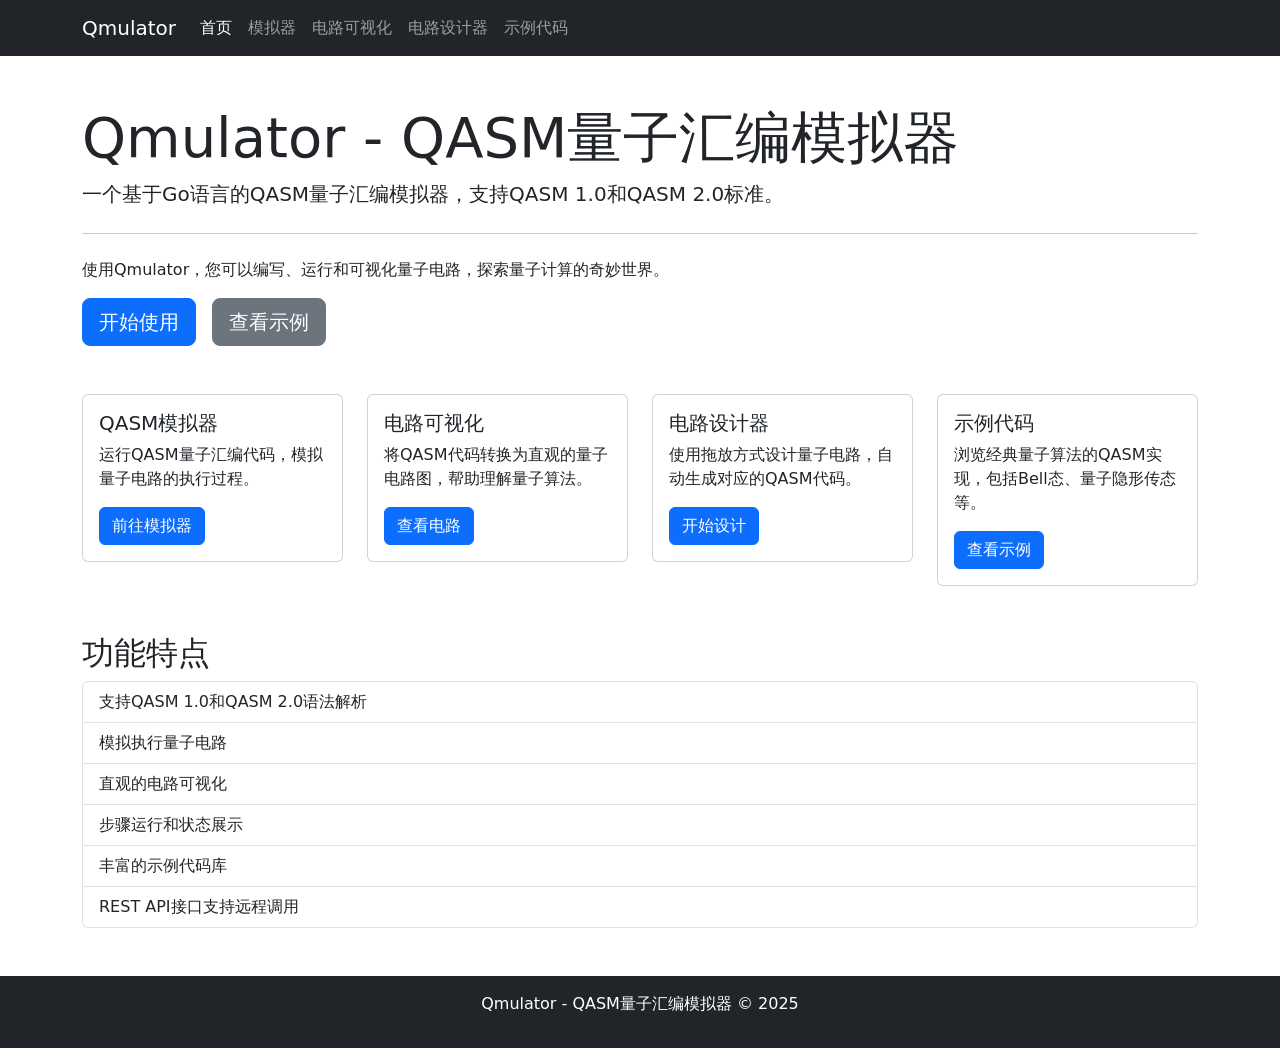
==== web/templates/index.html @ 994e3741 "add" ====
<!DOCTYPE html>
<html lang="zh-CN">
<head>
    <meta charset="UTF-8">
    <meta name="viewport" content="width=device-width, initial-scale=1.0">
    <title>{{ .title }}</title>
    <link rel="stylesheet" href="/assets/css/style.css">
    <link href="https://cdn.jsdelivr.net/npm/bootstrap@5.1.3/dist/css/bootstrap.min.css" rel="stylesheet">
</head>
<body>
    <nav class="navbar navbar-expand-lg navbar-dark bg-dark">
        <div class="container">
            <a class="navbar-brand" href="/ui">Qmulator</a>
            <button class="navbar-toggler" type="button" data-bs-toggle="collapse" data-bs-target="#navbarNav">
                <span class="navbar-toggler-icon"></span>
            </button>
            <div class="collapse navbar-collapse" id="navbarNav">
                <ul class="navbar-nav">
                    <li class="nav-item">
                        <a class="nav-link active" href="/ui">首页</a>
                    </li>
                    <li class="nav-item">
                        <a class="nav-link" href="/ui/simulator">模拟器</a>
                    </li>
                    <li class="nav-item">
                        <a class="nav-link" href="/ui/circuit">电路可视化</a>
                    </li>
                    <li class="nav-item">
                        <a class="nav-link" href="/ui/circuit_designer">电路设计器</a>
                    </li>
                    <li class="nav-item">
                        <a class="nav-link" href="/ui/examples">示例代码</a>
                    </li>
                </ul>
            </div>
        </div>
    </nav>

    <div class="container mt-5">
        <div class="jumbotron">
            <h1 class="display-4">Qmulator - QASM量子汇编模拟器</h1>
            <p class="lead">一个基于Go语言的QASM量子汇编模拟器，支持QASM 1.0和QASM 2.0标准。</p>
            <hr class="my-4">
            <p>使用Qmulator，您可以编写、运行和可视化量子电路，探索量子计算的奇妙世界。</p>
            <div class="d-flex">
                <a class="btn btn-primary btn-lg me-3" href="/ui/simulator" role="button">开始使用</a>
                <a class="btn btn-secondary btn-lg" href="/ui/examples" role="button">查看示例</a>
            </div>
        </div>

        <div class="row mt-5">
            <div class="col-md-3">
                <div class="card">
                    <div class="card-body">
                        <h5 class="card-title">QASM模拟器</h5>
                        <p class="card-text">运行QASM量子汇编代码，模拟量子电路的执行过程。</p>
                        <a href="/ui/simulator" class="btn btn-primary">前往模拟器</a>
                    </div>
                </div>
            </div>
            <div class="col-md-3">
                <div class="card">
                    <div class="card-body">
                        <h5 class="card-title">电路可视化</h5>
                        <p class="card-text">将QASM代码转换为直观的量子电路图，帮助理解量子算法。</p>
                        <a href="/ui/circuit" class="btn btn-primary">查看电路</a>
                    </div>
                </div>
            </div>
            <div class="col-md-3">
                <div class="card">
                    <div class="card-body">
                        <h5 class="card-title">电路设计器</h5>
                        <p class="card-text">使用拖放方式设计量子电路，自动生成对应的QASM代码。</p>
                        <a href="/ui/circuit_designer" class="btn btn-primary">开始设计</a>
                    </div>
                </div>
            </div>
            <div class="col-md-3">
                <div class="card">
                    <div class="card-body">
                        <h5 class="card-title">示例代码</h5>
                        <p class="card-text">浏览经典量子算法的QASM实现，包括Bell态、量子隐形传态等。</p>
                        <a href="/ui/examples" class="btn btn-primary">查看示例</a>
                    </div>
                </div>
            </div>
        </div>

        <div class="mt-5">
            <h2>功能特点</h2>
            <ul class="list-group">
                <li class="list-group-item">支持QASM 1.0和QASM 2.0语法解析</li>
                <li class="list-group-item">模拟执行量子电路</li>
                <li class="list-group-item">直观的电路可视化</li>
                <li class="list-group-item">步骤运行和状态展示</li>
                <li class="list-group-item">丰富的示例代码库</li>
                <li class="list-group-item">REST API接口支持远程调用</li>
            </ul>
        </div>
    </div>

    <footer class="bg-dark text-white mt-5 py-3">
        <div class="container text-center">
            <p>Qmulator - QASM量子汇编模拟器 &copy; 2025</p>
        </div>
    </footer>

    <script src="https://cdn.jsdelivr.net/npm/bootstrap@5.1.3/dist/js/bootstrap.bundle.min.js"></script>
    <script src="/assets/js/main.js"></script>
</body>
</html>
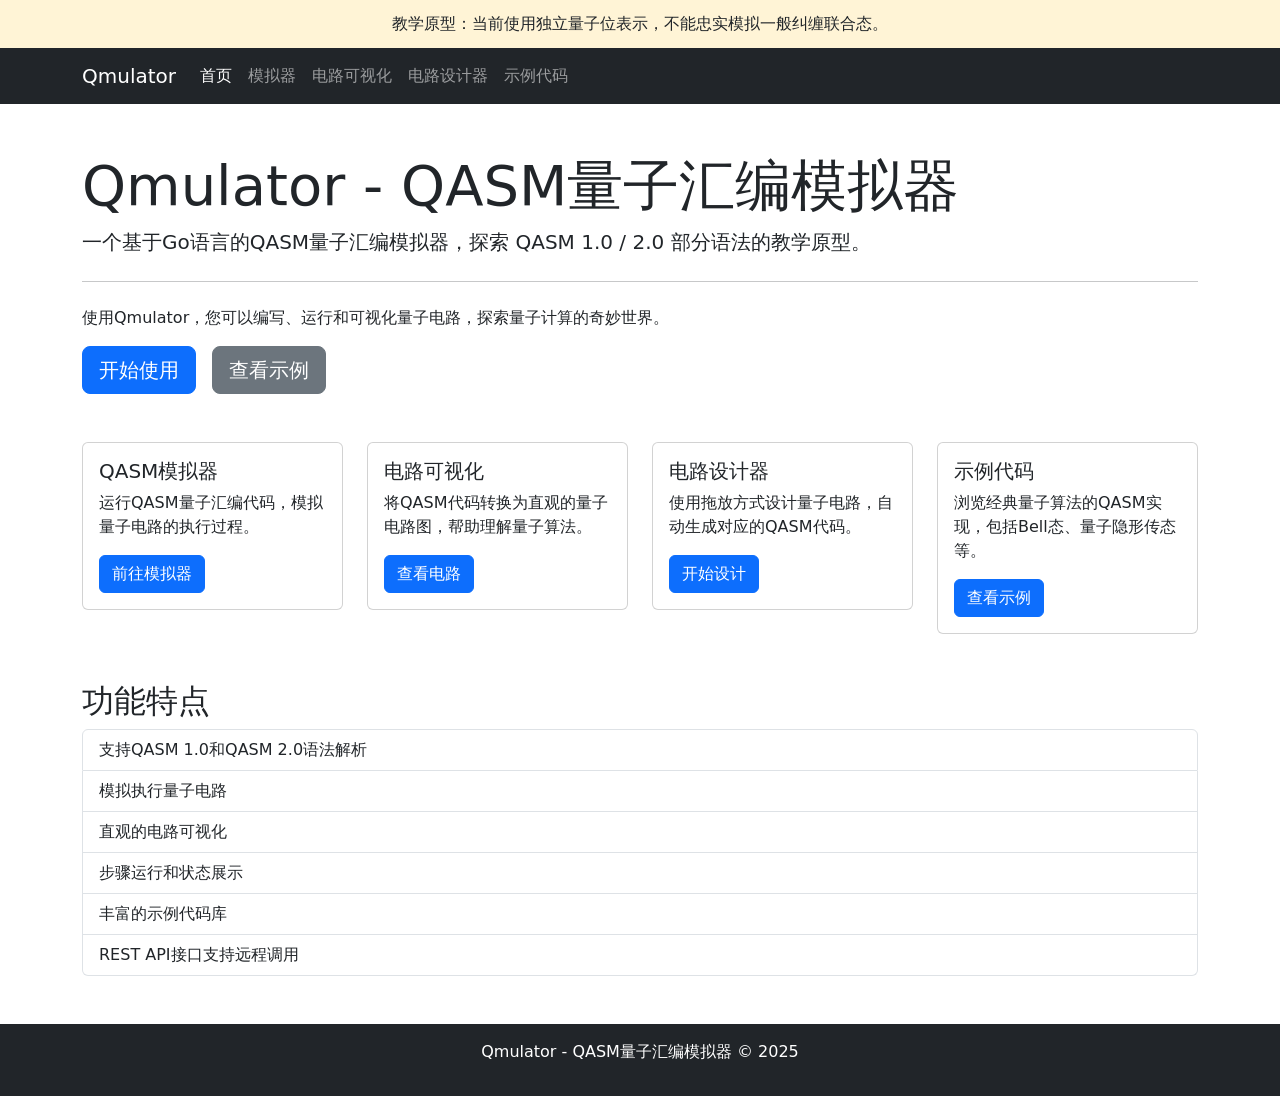
==== commit b687d31f: "release: prepare licensed bilingual documentation and fix launch blockers" ====
--- a/web/templates/index.html
+++ b/web/templates/index.html
@@ -8,6 +8,7 @@
     <link href="https://cdn.jsdelivr.net/npm/bootstrap@5.1.3/dist/css/bootstrap.min.css" rel="stylesheet">
 </head>
 <body>
+<div style="padding:12px;background:#fff4d6;text-align:center">教学原型：当前使用独立量子位表示，不能忠实模拟一般纠缠联合态。</div>
     <nav class="navbar navbar-expand-lg navbar-dark bg-dark">
         <div class="container">
             <a class="navbar-brand" href="/ui">Qmulator</a>
@@ -39,7 +40,7 @@
     <div class="container mt-5">
         <div class="jumbotron">
             <h1 class="display-4">Qmulator - QASM量子汇编模拟器</h1>
-            <p class="lead">一个基于Go语言的QASM量子汇编模拟器，支持QASM 1.0和QASM 2.0标准。</p>
+            <p class="lead">一个基于Go语言的QASM量子汇编模拟器，探索 QASM 1.0 / 2.0 部分语法的教学原型。</p>
             <hr class="my-4">
             <p>使用Qmulator，您可以编写、运行和可视化量子电路，探索量子计算的奇妙世界。</p>
             <div class="d-flex">
